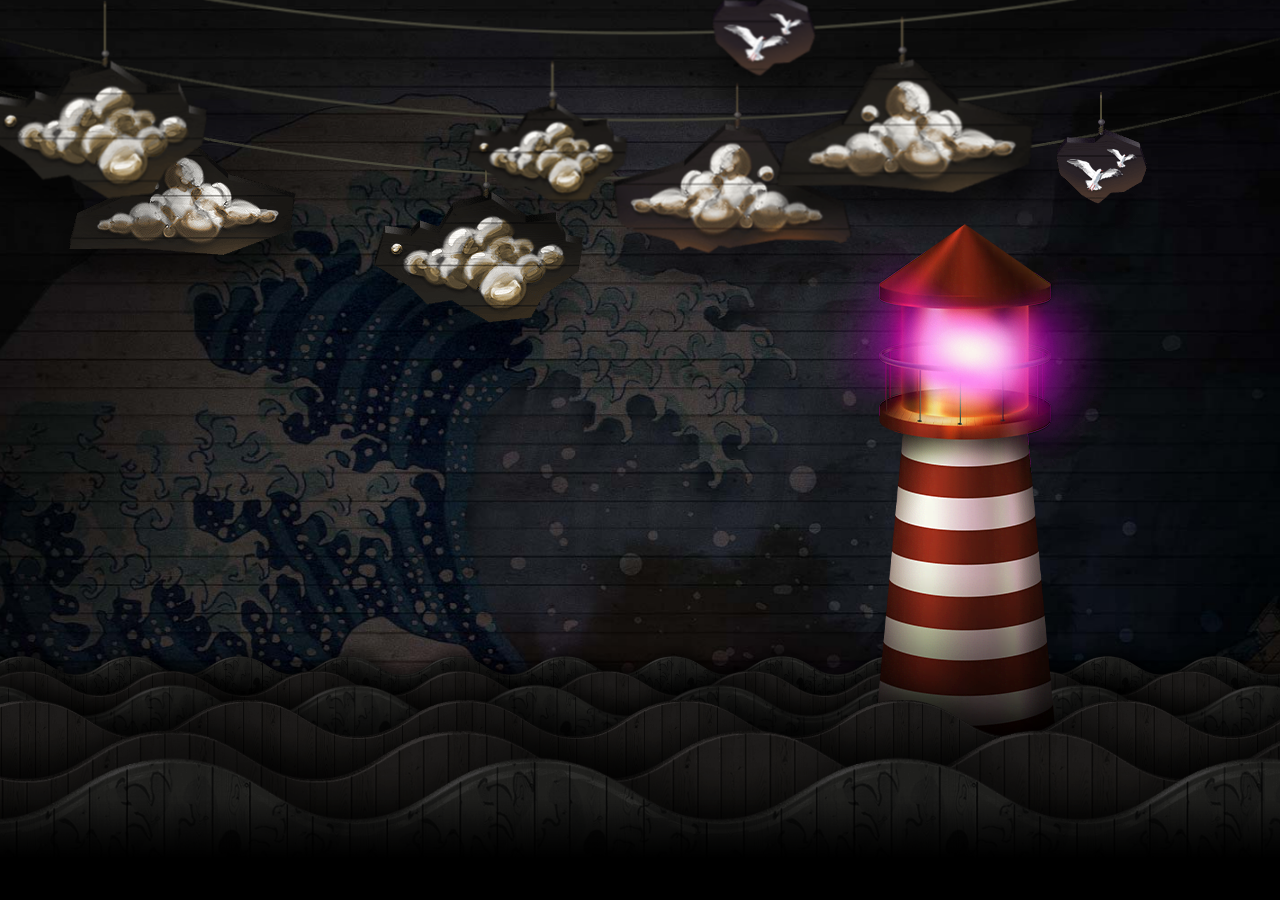
==== index.html @ 32644288 "Add project" ====
<!-- Сообщаем браузеру, как стоит обрабатывать эту страницу -->
<!DOCTYPE html>
<!-- Оболочка документа, указываем язык содержимого -->
<html lang="ru">
<!-- Заголовок страницы, контейнер для других важных данных (не отображается) -->
<head>
    <!-- Заголовок страницы в браузере -->
    <title>Параллакс-эффект Matthew Wagerfield</title>
    <!-- Подключаем CSS -->
    <link rel="stylesheet" href="css/style.css">
    <!-- Кодировка страницы -->
    <meta charset="utf-8">
    <!-- Адаптив -->
    <meta name="viewport" content="width=device-width">
</head>
<!-- Отображаемое тело страницы -->
<body>
<!-- Оболочка для демонстрации -->
<div class="wrapper">
    <!-- Контент -->
    <div class="page">
        <div class="parallax">
            <ul class="parallax_list">
                <li data-depth="0.10">
                    <!-- Уровень реакции на мышку -->
                    <div class="parallax_bg"></div>
                </li>
                <li data-depth="0.15">
                    <div class="parallax_rope parallax_rope_1">
                        <div class="parallax_element parallax_element_1"><span></span></div>
                        <div class="parallax_element parallax_element_2"><span></span></div>
                        <div class="parallax_element parallax_element_3"><span></span></div>
                        <img src="img/rope.png" alt="">
                    </div>
                </li>
                <li  data-depth="0.30">
                    <div class="parallax_rope parallax_rope_2">
                        <div class="parallax_element parallax_element_4"><span></span></div>
                        <div class="parallax_element parallax_element_5"><span></span></div>
                        <img src="img/rope.png" alt="">
                    </div>
                </li>
                <li data-depth="0.60">
                    <div class="parallax_rope parallax_rope_3">
                        <div class="parallax_element parallax_element_6"><span></span></div>
                        <div class="parallax_element parallax_element_7"><span></span></div>
                        <div class="parallax_element parallax_element_8"><span></span></div>
                        <img src="img/rope.png" alt="">
                    </div>
                </li>
                <li data-depth="0.30">
                    <div class="parallax_wave parallax_wave_1"></div>
                </li>
                <li data-depth="0.40">
                    <div class="parallax_wave parallax_wave_2"></div>
                </li>
                <li data-depth="0.50">
                    <div class="parallax_wave parallax_wave_3"></div>
                </li>
                <li data-depth="0.60">
                    <div class="parallax_litehouse"></div>
                </li>
                <li data-depth="0.60">
                    <div class="parallax_wave parallax_wave_4"></div>
                </li>
                <li data-depth="0.80">
                    <div class="parallax_wave parallax_wave_5"></div>
                </li>
                <li data-depth="1.00">
                    <div class="parallax_wave parallax_wave_6"></div>
                </li>
            </ul>
        </div>
        <div class="content"></div>
    </div>
    <!-- Подключаем jQuery -->
    <script src="https://code.jquery.com/jquery-3.4.1.min.js"></script>
    <!-- Подключаем файл JS скриптов -->
    <script src="js/jquery.parallax.js"></script>
    <script src="js/script.js"></script>
</div>
</body>
</html>
---- css/style.css ----
/* Обнуление */
*,*:before,*:after{
    padding: 0;
    margin: 0;
    border: 0;
    box-sizing: border-box;
}
/* Стили для демонстрации */
html,body{
    height: 100%;
    font-family: Arial, "Helvetica Neue", Helvetica, sans-serif;
    background-color: #000;
}
.wrapper{
    overflow: hidden; /* Чтобы скрыть все, что может вылезти за пределы экрана */
    opacity: 0;
    transition: all 1.0s ease 0s;
}
/* Основные стили */

.wrapper.active{
    opacity: 1;
}
.wrapper.active .parallax_wave{ /* Можем постепенно показывать наши волны */
    opacity: 1;
    transition: all 1.0s ease 1.0s; /* Анимация с задержкой, т.к. у нас есть сценарий появления наших элементов */
}
.wrapper.active .parallax_rope { /* Очередь загрузки анимации веревки */
    opacity: 1;
    transition: all 1.0s ease 1.8s;
}
.wrapper.active .parallax_litehouse { /* Очередь загрузки анимации маяка */
    bottom: 130px;
    transition: all 0.8s ease 2.5s;
}

.page {
    position: absolute;
    width: 100%;
    height: 100%;
    top: 0;
    left: 0;
    display: flex;
    flex-direction: column;
    min-height: 360px; /* Чтобы при изменении экрана по высоте не было проблем */
}

.parallax {
    flex: 1 0 100%; /* Разрешаем экрану в высоту увеличиваться, а уменьшаться запрещаем */
    position: relative;
    overflow: hidden;
}
.parallax:after {
    content: '';
    position: absolute;
    bottom: 0;
    width: 100%;
    height: 100px;
    background: linear-gradient(rgba(0,0,0,0) 0%, rgba(0,0,0,1) 60%);
}

.parallax_list {
    position: absolute;
    width: 100%;
    height: 100%;
    top: 0;
    left: 0;
}
.parallax_list li {
    position: absolute;
    width: 100%;
    height: 100%;
    top: 0;
    left: 0;
}

.parallax_bg {
    position: absolute;
    width: 110%;
    height: 110%;
    top: -5%;
    left: -5%;
    background: url('/img/background.jpg') 50% 100% / cover no-repeat; /* Задний фон с изображением на весь экран */
}

.parallax_rope { /* Веревки - общий для всех стиль */
    position: absolute;
    width: 120%;
    left: -10%;
    opacity: 0;
}
.parallax_rope img {
    width: 100%;
}

.parallax_rope_1 {
    top: 5%;
    transform: scale(1);
}
.parallax_rope_2 {
    top: -1.66667%;
    transform: scale(1.05556);
}
.parallax_rope_3 {
    top: -11.66667%;
    transform: scale(1.13889);
}

.parallax_element {
    position: absolute;
}
.parallax_element span{
    display: inline-block;
    transform-origin: 50% 0; /* Чтобы изменить стиль анимации */
    width: 280px;
    height: 280px;
    margin: 0 0 0 -140px; /* Выводим span по середине */
    animation: swing 2s infinite alternate cubic-bezier(0.455, 0.03, 0.515, 0.955); /* Непрерывная альтернативная анимация */
}

.parallax_element_1 {
    top: 28%;
    left: 20%;
}
.parallax_element_1 span{
    background: url('/img/clouds/board-cloud-2.png') 0 0 / 100% no-repeat; /* Облако */
}

.parallax_element_2 {
    top: 46%;
    left: 40%;
}
.parallax_element_2 span {
    background: url('/img/clouds/board-cloud-1.png') 0 0 / 100% no-repeat; /* Облако */
}

.parallax_element_3 {
    top: 24%;
    left: 80%;
}
.parallax_element_3 span {
    background: url('/img/clouds/board-birds.png') 0 0 / 100% no-repeat; /* Птички */
}

.parallax_element_4 {
    top: 10%;
    left: 17%;
}
.parallax_element_4 span {
    background: url('/img/clouds/board-cloud-1.png') 0 0 / 100% no-repeat; /* Облака */
}

.parallax_element_5 {
    top: 50%;
    left: 56%;
}
.parallax_element_5 span {
    background: url('/img/clouds/board-cloud-4.png') 0 0 / 100% no-repeat; /* Облака */
}

.parallax_element_6 {
    top: 30%;
    left: 57%;
}
.parallax_element_6 span {
    background: url('/img/clouds/board-birds.png') 0 0 / 100% no-repeat; /* Птички */
}

.parallax_element_7 {
    top: 60%;
    left: 65%;
}
.parallax_element_7 span {
    background: url('/img/clouds/board-cloud-2.png') 0 0 / 100% no-repeat; /* Облака */
}

.parallax_element_8 {
    top: 80%;
    left: 45%;
}
.parallax_element_8 span {
    background: url('/img/clouds/board-cloud-3.png') 0 0 / 100% no-repeat; /* Облака */
}

.parallax_wave {
    position: absolute;
    background: url('/img/waves/wave-plain.png') 0 0 / auto 101% repeat-x;
    left: -100%;
    width: 300%;
    opacity: 0;
}

.parallax_wave_1 {
    bottom: 180px;
    height: 86px;
    animation: wave 7.11111s 0.1s infinite linear;
    background: url('/img/waves/wave-paint.png') 0 0 / auto 101% repeat-x;
}
.parallax_wave_2 {
    bottom: 144px;
    height: 115px;
    animation: wave 6.66667s 0.1s infinite linear;
}
.parallax_wave_3 {
    bottom: 108px;
    height: 144px;
    animation: wave 6.22222s 0.1s infinite linear;
    background: url('/img/waves/wave-paint.png') 0 0 / auto 101% repeat-x;
}
.parallax_wave_4 {
    animation: wave 5.77778s 0.1s infinite linear;
    bottom: 72px;
    height: 173px;
}
.parallax_wave_5 {
    animation: wave 4.8888s 0.1s infinite linear;
    bottom: -1px;
    height: 230px;
}
.parallax_wave_6 {
    animation: wave 4.5s 0.1s infinite linear;
    height: 288px;
    background: url('/img/waves/wave-paint.png') 0 0 / auto 101% repeat-x;
    bottom: -72px;
}

.parallax_litehouse {
    background: url('/img/lighthouse.png') 0 0 no-repeat;
    width: 320px;
    height: 560px;
    position: absolute;
    right: 12%;
    bottom: -100%; /* Было 50px, потом поменяли на -100%, чтобы маяка не было видно при загрузке */
    animation: lighthouse 4s 0.1s infinite alternate cubic-bezier(0.455, 0.03, 0.515, 0.955);
}

.content {}

@keyframes swing { /* Движение птиц и облаков вправо влево */
    0%{
        transform: rotate(10deg);
    }
    100%{
        transform: rotate(-10deg);
    }
}

@keyframes wave { /* Движение волн по кругу */
    0%{
        transform: rotateZ(0deg) translate3d(0,10%,0) rotateZ(0deg);
    }
    100%{
        transform: rotateZ(360deg) translate3d(0,10%,0) rotateZ(-360deg);
    }
}

@keyframes lighthouse { /* Покачивание маяка */
    0%{
        transform: translate3d(15%,0,0) rotateZ(10deg);
    }
    100%{
        transform: translate3d(-15%,0,0) rotateZ(-10deg);
    }
}
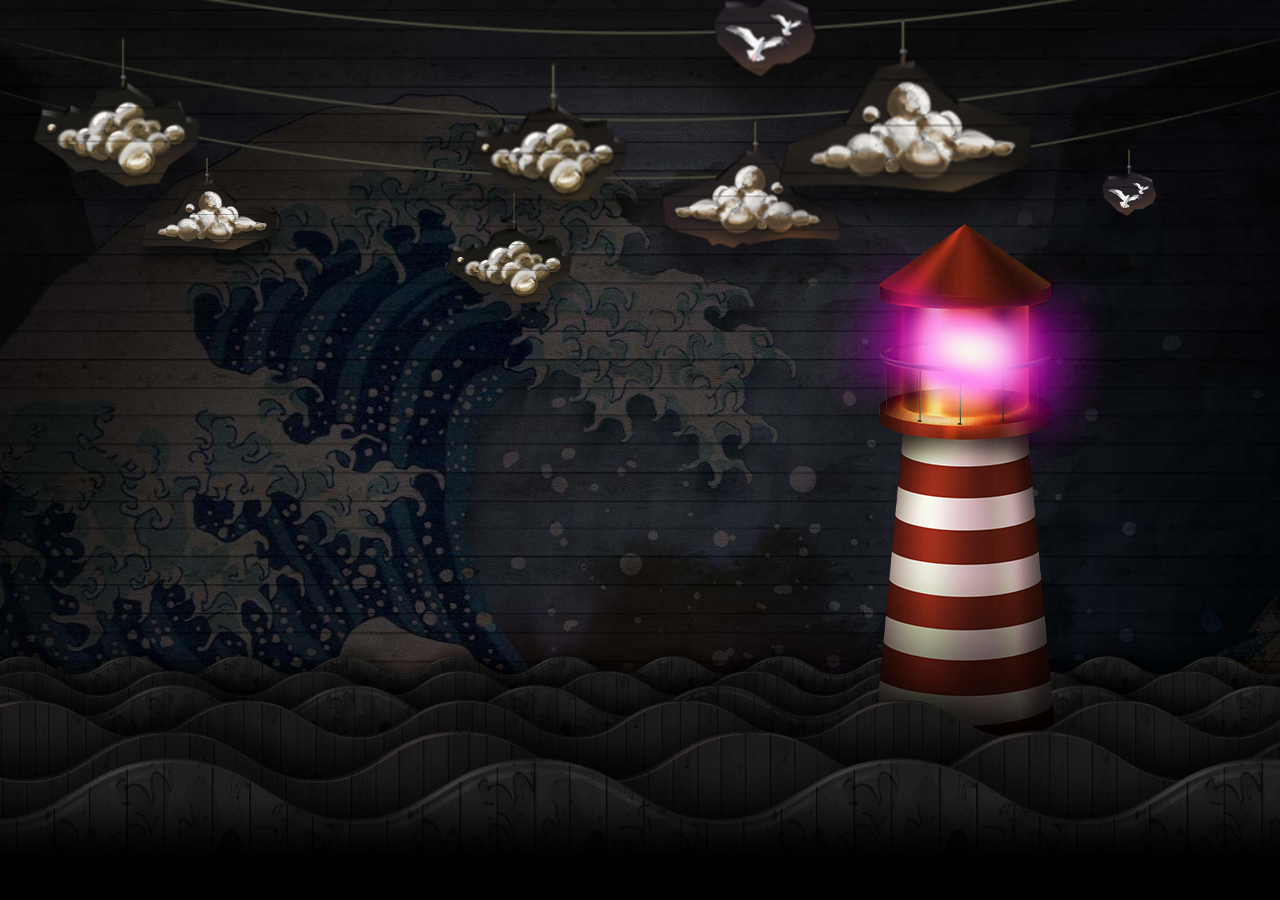
==== commit f4dd9952: "Update index.html" ====
--- a/index.html
+++ b/index.html
@@ -7,7 +7,7 @@
     <!-- Заголовок страницы в браузере -->
     <title>Параллакс-эффект Matthew Wagerfield</title>
     <!-- Подключаем CSS -->
-    <link rel="stylesheet" href="css/style.css">
+    <link rel="stylesheet" href="/css/style.css">
     <!-- Кодировка страницы -->
     <meta charset="utf-8">
     <!-- Адаптив -->
@@ -30,14 +30,14 @@
                         <div class="parallax_element parallax_element_1"><span></span></div>
                         <div class="parallax_element parallax_element_2"><span></span></div>
                         <div class="parallax_element parallax_element_3"><span></span></div>
-                        <img src="img/rope.png" alt="">
+                        <img src="/img/rope.png" alt="">
                     </div>
                 </li>
                 <li  data-depth="0.30">
                     <div class="parallax_rope parallax_rope_2">
                         <div class="parallax_element parallax_element_4"><span></span></div>
                         <div class="parallax_element parallax_element_5"><span></span></div>
-                        <img src="img/rope.png" alt="">
+                        <img src="/img/rope.png" alt="">
                     </div>
                 </li>
                 <li data-depth="0.60">
@@ -45,7 +45,7 @@
                         <div class="parallax_element parallax_element_6"><span></span></div>
                         <div class="parallax_element parallax_element_7"><span></span></div>
                         <div class="parallax_element parallax_element_8"><span></span></div>
-                        <img src="img/rope.png" alt="">
+                        <img src="/img/rope.png" alt="">
                     </div>
                 </li>
                 <li data-depth="0.30">
@@ -76,8 +76,8 @@
     <!-- Подключаем jQuery -->
     <script src="https://code.jquery.com/jquery-3.4.1.min.js"></script>
     <!-- Подключаем файл JS скриптов -->
-    <script src="js/jquery.parallax.js"></script>
-    <script src="js/script.js"></script>
+    <script src="/js/jquery.parallax.js"></script>
+    <script src="/js/script.js"></script>
 </div>
 </body>
-</html>+</html>
--- a/css/style.css
+++ b/css/style.css
@@ -104,6 +104,16 @@
 .parallax_rope_3 {
     top: -11.66667%;
     transform: scale(1.13889);
+}
+
+.parallax_rope_1 .parallax_element{
+    transform: scale(0.6);
+}
+.parallax_rope_2 .parallax_element{
+    transform: scale(0.75556);
+}
+.parallax_rope_3 .parallax_element{
+    transform: scale(0.98889);
 }
 
 .parallax_element {
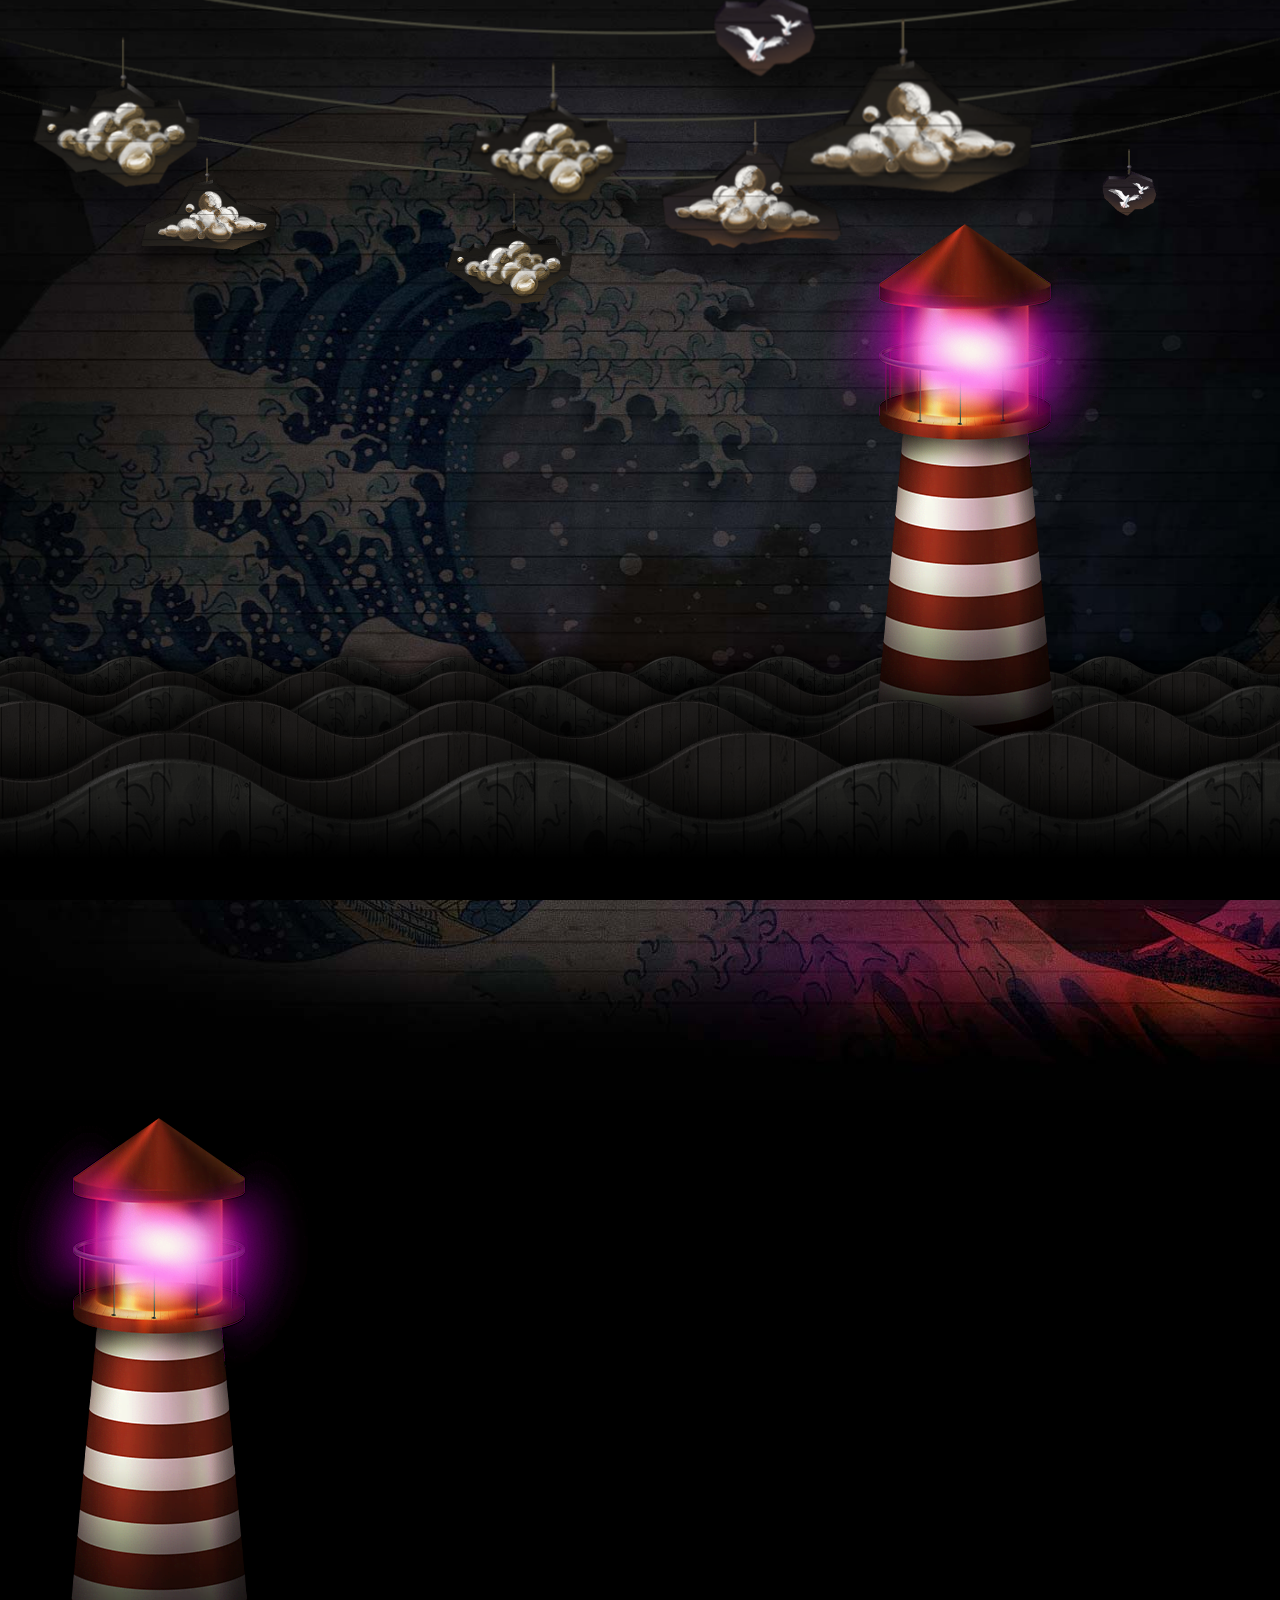
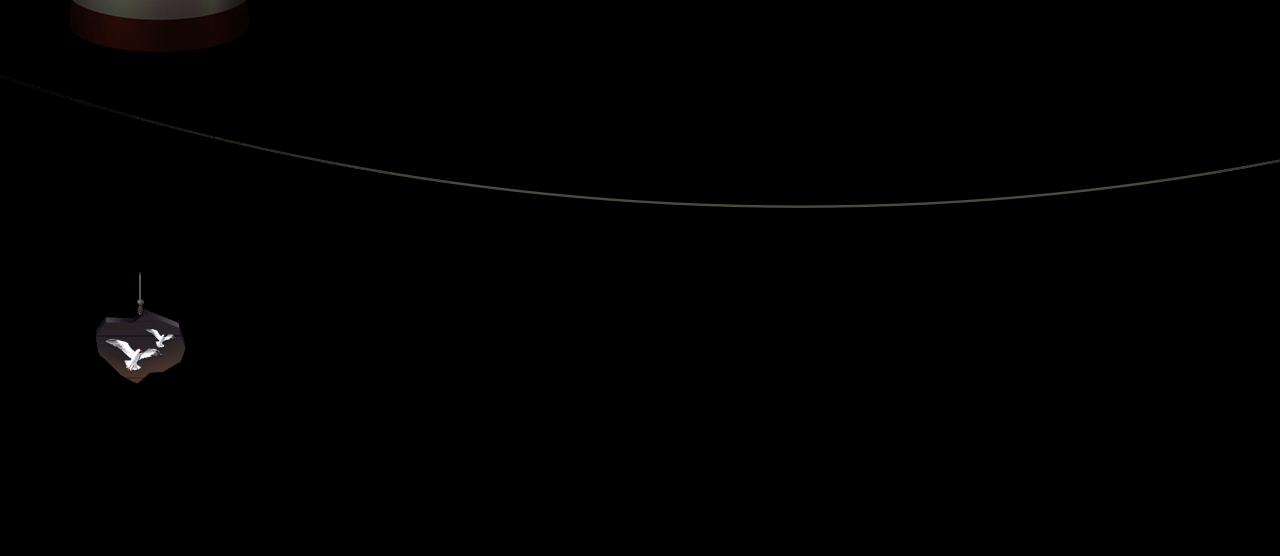
==== commit 56451d6e: "Update index.html" ====
--- a/index.html
+++ b/index.html
@@ -7,7 +7,7 @@
     <!-- Заголовок страницы в браузере -->
     <title>Параллакс-эффект Matthew Wagerfield</title>
     <!-- Подключаем CSS -->
-    <link rel="stylesheet" href="/css/style.css">
+    <link rel="stylesheet" href="css/style.css">
     <!-- Кодировка страницы -->
     <meta charset="utf-8">
     <!-- Адаптив -->
@@ -30,14 +30,14 @@
                         <div class="parallax_element parallax_element_1"><span></span></div>
                         <div class="parallax_element parallax_element_2"><span></span></div>
                         <div class="parallax_element parallax_element_3"><span></span></div>
-                        <img src="/img/rope.png" alt="">
+                        <img src="img/rope.png" alt="">
                     </div>
                 </li>
                 <li  data-depth="0.30">
                     <div class="parallax_rope parallax_rope_2">
                         <div class="parallax_element parallax_element_4"><span></span></div>
                         <div class="parallax_element parallax_element_5"><span></span></div>
-                        <img src="/img/rope.png" alt="">
+                        <img src="img/rope.png" alt="">
                     </div>
                 </li>
                 <li data-depth="0.60">
@@ -45,7 +45,7 @@
                         <div class="parallax_element parallax_element_6"><span></span></div>
                         <div class="parallax_element parallax_element_7"><span></span></div>
                         <div class="parallax_element parallax_element_8"><span></span></div>
-                        <img src="/img/rope.png" alt="">
+                        <img src="img/rope.png" alt="">
                     </div>
                 </li>
                 <li data-depth="0.30">
@@ -76,8 +76,13 @@
     <!-- Подключаем jQuery -->
     <script src="https://code.jquery.com/jquery-3.4.1.min.js"></script>
     <!-- Подключаем файл JS скриптов -->
-    <script src="/js/jquery.parallax.js"></script>
-    <script src="/js/script.js"></script>
+    <script src="js/jquery.parallax.js"></script>
+    <script src="js/script.js"></script>
+    <!-- Подключаем файл изображений для успешного отображения на GitHub, все, кроме веревок (rope) -->
+    <img id="background" src="img/background.jpg">
+    <img id="lighthouse" src="img/lighthouse.png">
+    <img id="rope" src="img/rope.png">
+    <img id="board-birds" src="img/clouds/board-birds.png">
 </div>
 </body>
 </html>
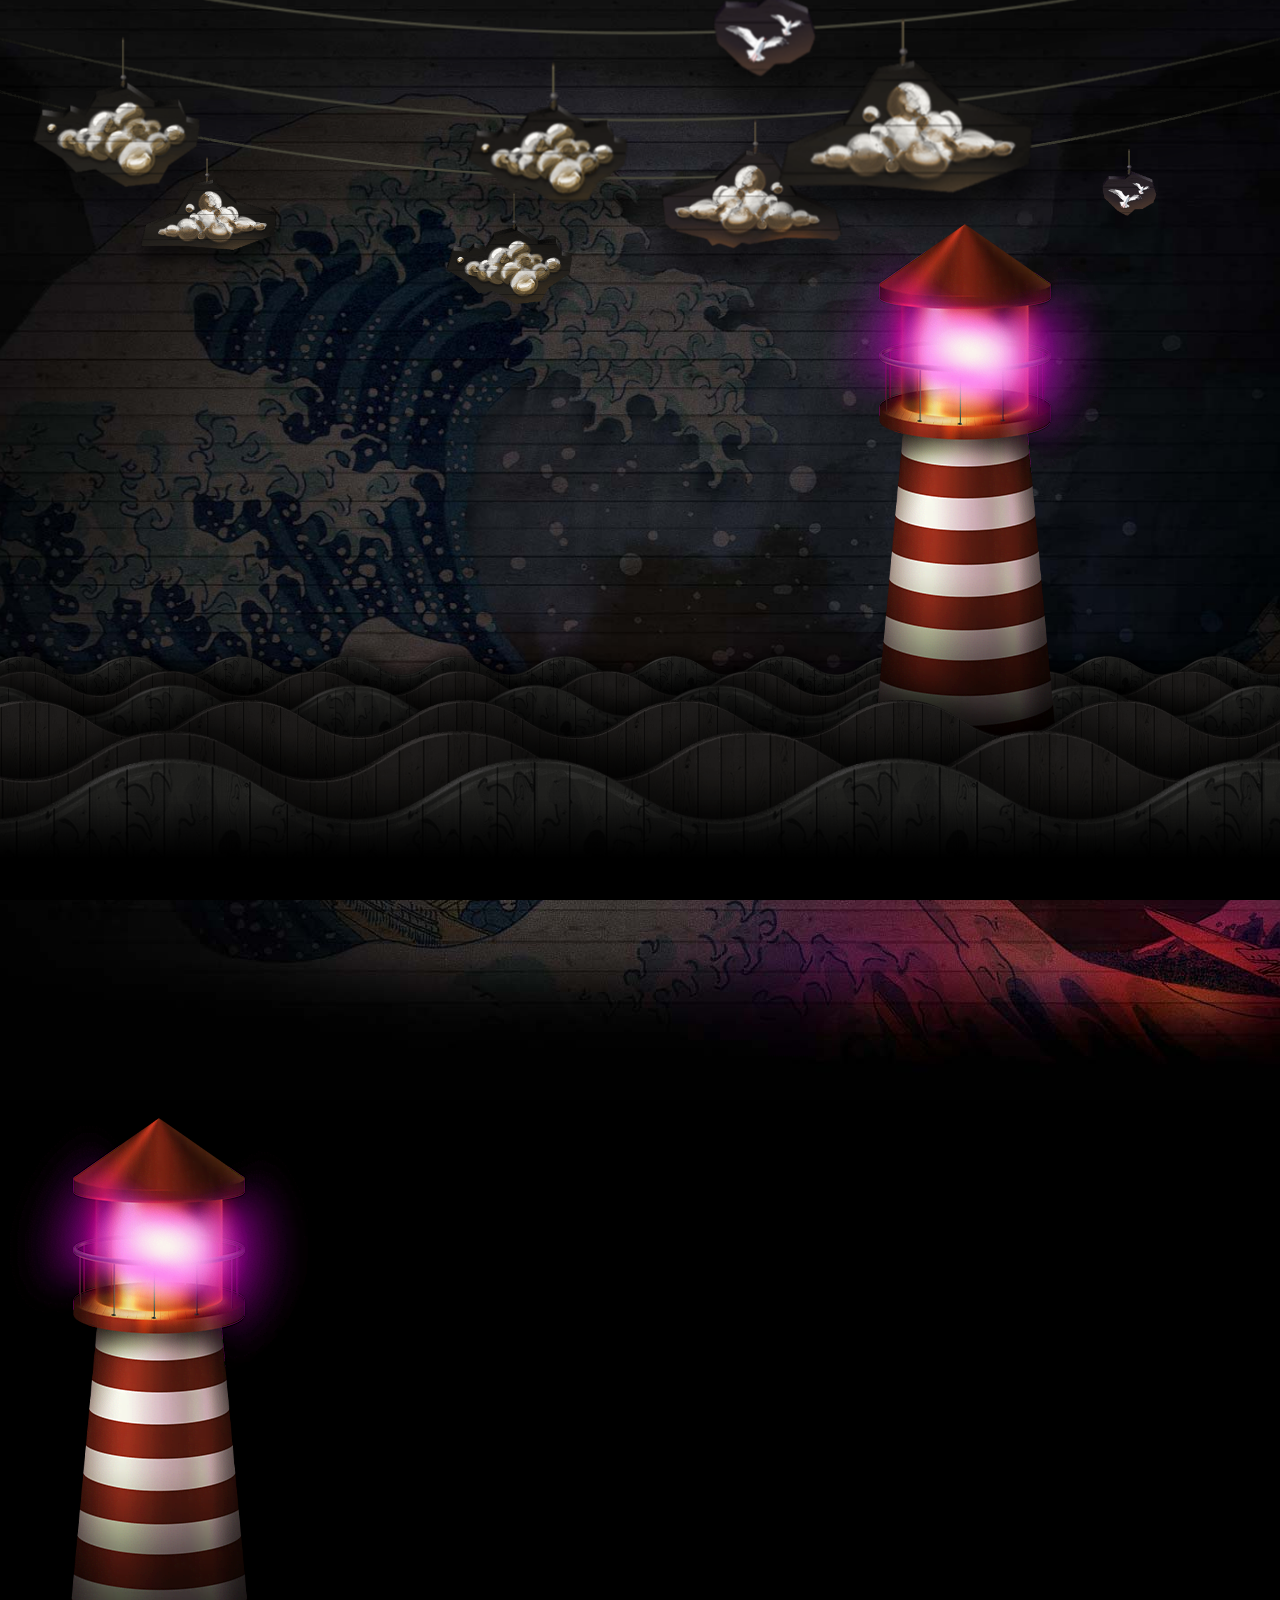
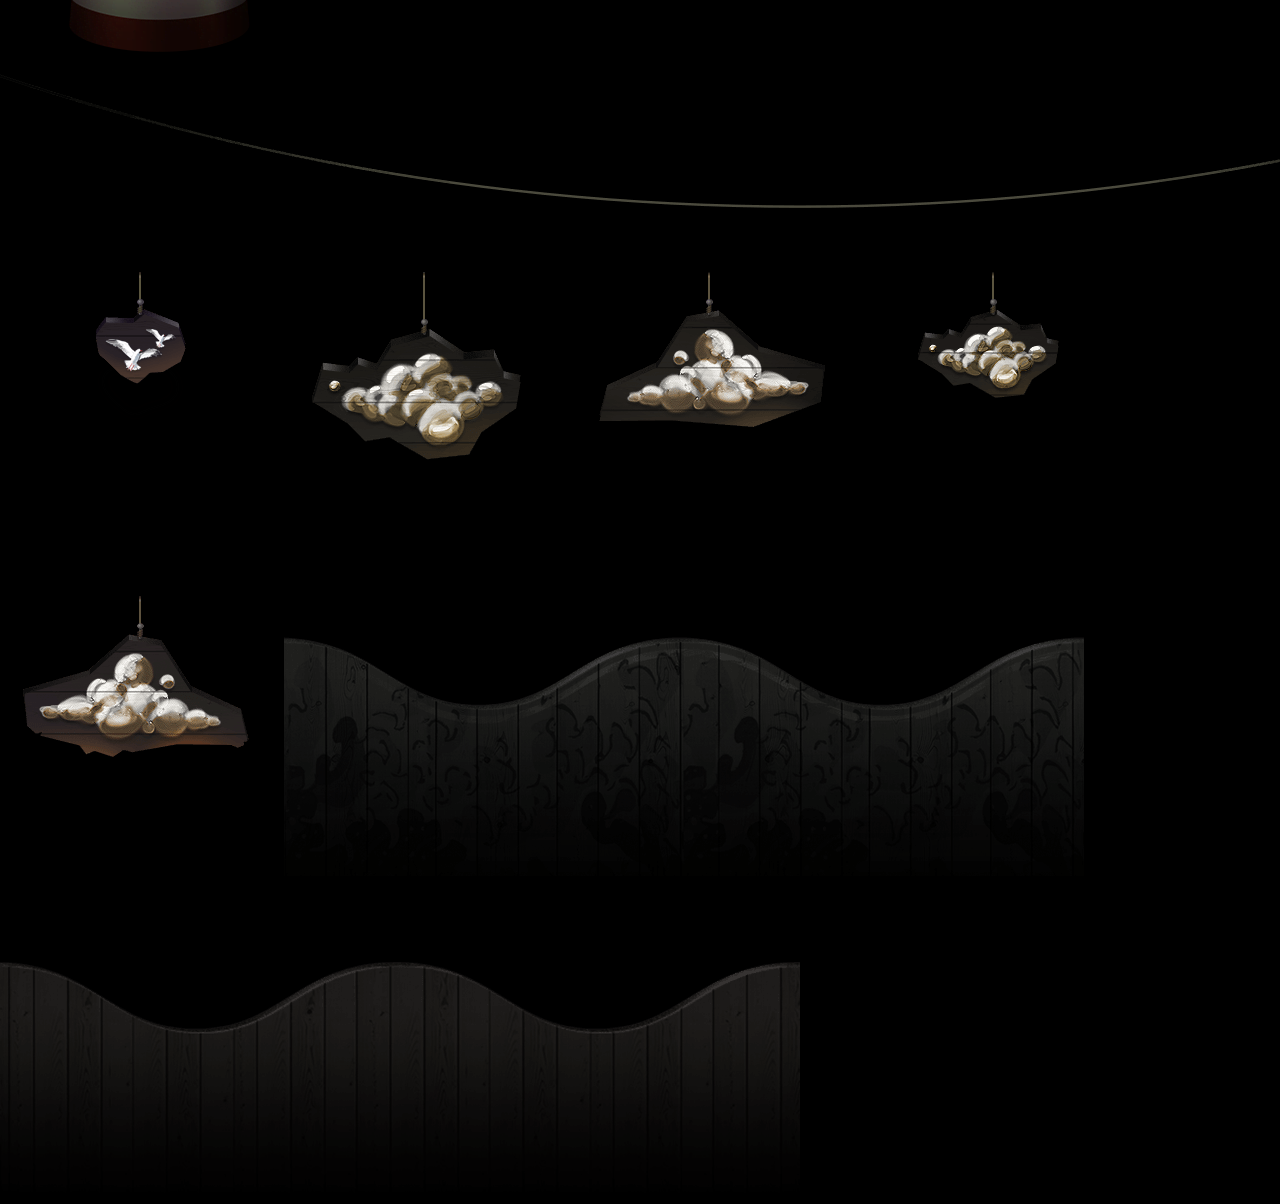
==== commit d4083668: "Update index.html" ====
--- a/index.html
+++ b/index.html
@@ -83,6 +83,12 @@
     <img id="lighthouse" src="img/lighthouse.png">
     <img id="rope" src="img/rope.png">
     <img id="board-birds" src="img/clouds/board-birds.png">
+    <img id="board-cloud-1" src="img/clouds/board-cloud-1.png">
+    <img id="board-cloud-2" src="img/clouds/board-cloud-2.png">
+    <img id="board-cloud-3" src="img/clouds/board-cloud-3.png">
+    <img id="board-cloud-4" src="img/clouds/board-cloud-4.png">
+    <img id="wave-paint" src="img/waves/wave-paint.png">
+    <img id="wave-plain" src="img/waves/wave-plain.png">
 </div>
 </body>
 </html>
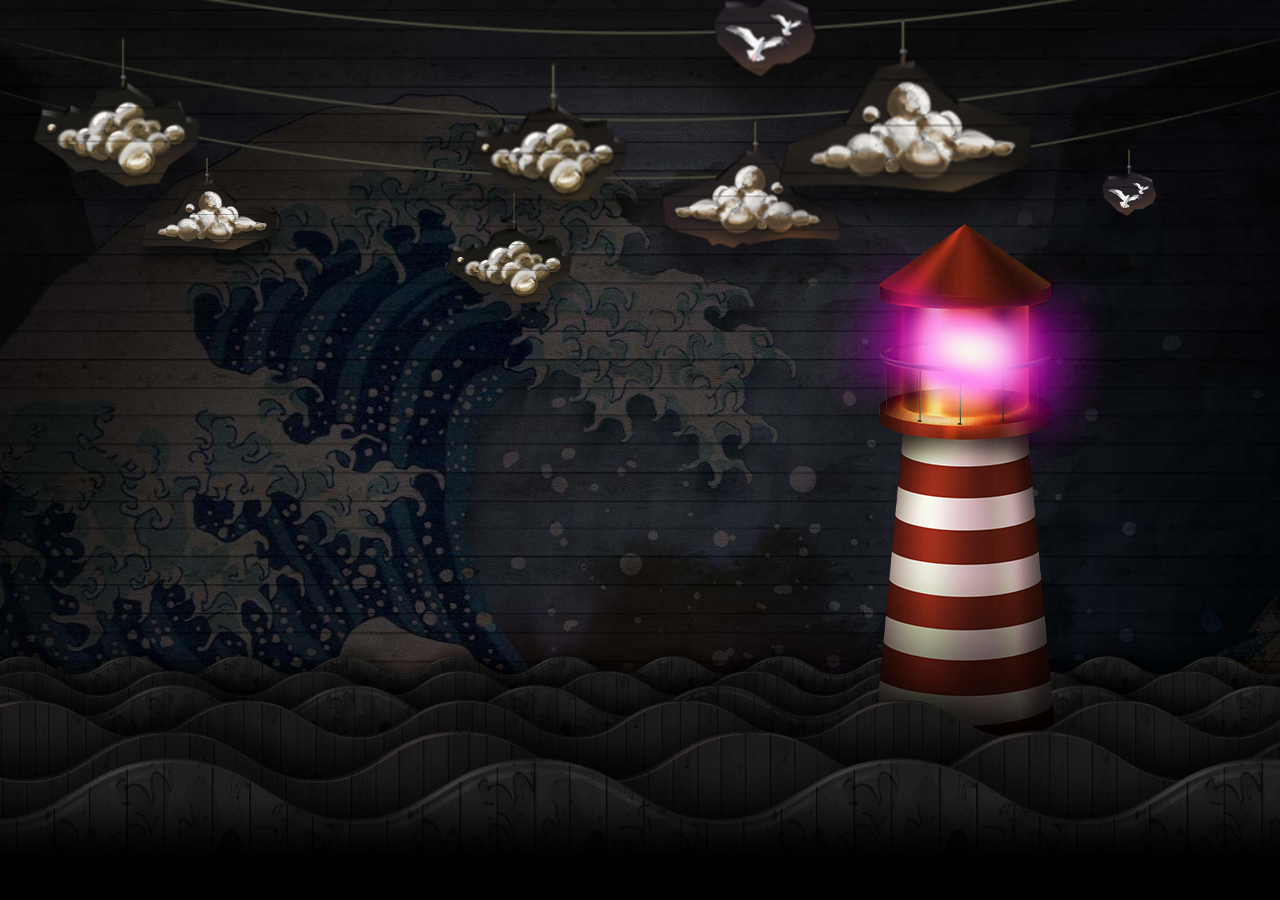
==== commit ac5639c8: "Update index.html" ====
--- a/index.html
+++ b/index.html
@@ -78,17 +78,6 @@
     <!-- Подключаем файл JS скриптов -->
     <script src="js/jquery.parallax.js"></script>
     <script src="js/script.js"></script>
-    <!-- Подключаем файл изображений для успешного отображения на GitHub, все, кроме веревок (rope) -->
-    <img id="background" src="img/background.jpg">
-    <img id="lighthouse" src="img/lighthouse.png">
-    <img id="rope" src="img/rope.png">
-    <img id="board-birds" src="img/clouds/board-birds.png">
-    <img id="board-cloud-1" src="img/clouds/board-cloud-1.png">
-    <img id="board-cloud-2" src="img/clouds/board-cloud-2.png">
-    <img id="board-cloud-3" src="img/clouds/board-cloud-3.png">
-    <img id="board-cloud-4" src="img/clouds/board-cloud-4.png">
-    <img id="wave-paint" src="img/waves/wave-paint.png">
-    <img id="wave-plain" src="img/waves/wave-plain.png">
 </div>
 </body>
 </html>
